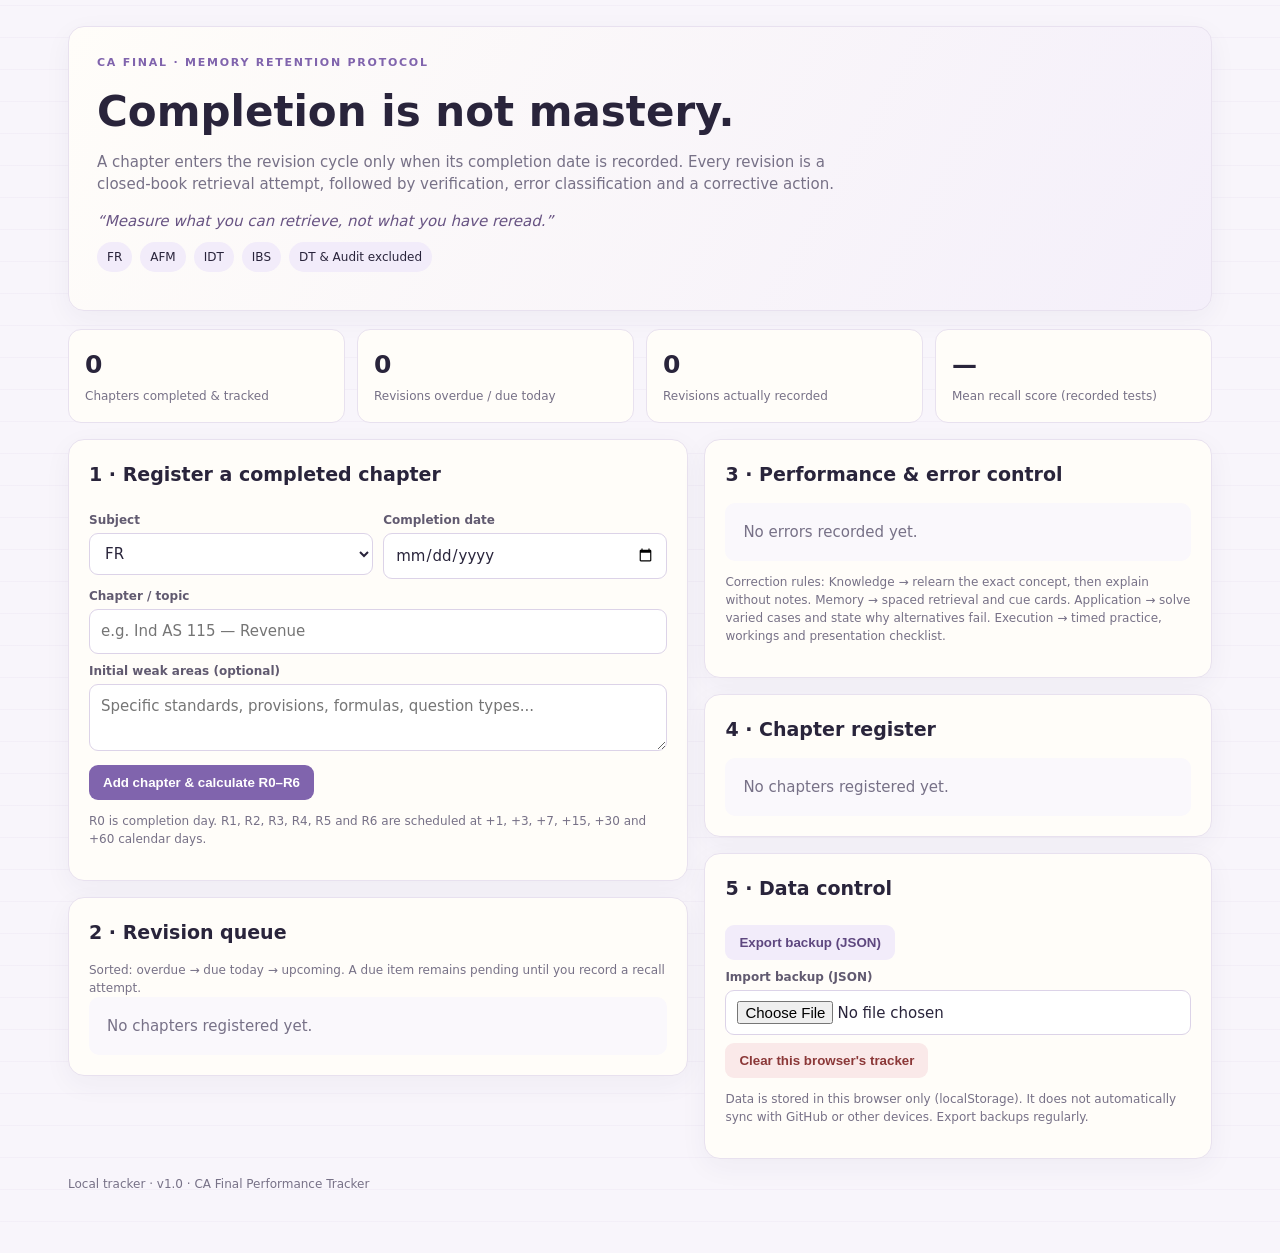
==== memory-retention.html @ 3d96dea9 "Add CA Final memory retention protocol page" ====
<!doctype html>
<html lang="en">
<head>
<meta charset="utf-8"><meta name="viewport" content="width=device-width,initial-scale=1">
<title>CA Final | Memory Retention Protocol</title>
<style>
:root{--ink:#29243b;--muted:#777187;--paper:#fffdf9;--line:#e8e1ef;--purple:#8064ad;--pale:#f2ecfa;--pink:#f8edf4;--green:#e8f4ed;--red:#fae9e9}
*{box-sizing:border-box}body{margin:0;background:repeating-linear-gradient(0deg,#f8f5fb 0,#f8f5fb 31px,#eee8f4 32px);font:15px/1.5 system-ui,-apple-system,Segoe UI,sans-serif;color:var(--ink)}
.shell{max-width:1180px;margin:auto;padding:26px 18px 60px}.hero,.panel{background:var(--paper);border:1px solid var(--line);border-radius:16px;box-shadow:0 8px 28px #33234b0c}.hero{padding:28px;margin-bottom:18px;background:linear-gradient(120deg,#fffdf9,#f4effa)}.eyebrow{letter-spacing:.16em;text-transform:uppercase;color:var(--purple);font-size:11px;font-weight:800}.hero h1{margin:8px 0;font-size:clamp(26px,4vw,42px)}.hero p{color:var(--muted);max-width:760px;margin:0}.quote{margin-top:14px;font-style:italic;color:#685483}
.stats{display:grid;grid-template-columns:repeat(4,1fr);gap:12px;margin:16px 0}.stat{padding:16px;background:var(--paper);border:1px solid var(--line);border-radius:13px}.stat b{display:block;font-size:25px}.stat span{font-size:12px;color:var(--muted)}
.grid{display:grid;grid-template-columns:1.1fr .9fr;gap:16px}.panel{padding:20px;margin-bottom:16px}.panel h2{margin:0 0 14px;font-size:19px}.row{display:grid;grid-template-columns:1fr 1fr;gap:10px}label{font-size:12px;font-weight:700;color:#615a70;display:block;margin:8px 0 4px}input,select,textarea{width:100%;padding:10px 11px;border:1px solid #dcd3e8;border-radius:9px;background:white;color:var(--ink);font:inherit}button{border:0;border-radius:9px;padding:10px 14px;background:var(--purple);color:white;font-weight:700;cursor:pointer;margin:8px 5px 0 0}button.secondary{background:var(--pale);color:#5e477f}button.danger{background:var(--red);color:#8b3838}.small{font-size:12px;color:var(--muted)}.chips{display:flex;gap:8px;flex-wrap:wrap;margin:10px 0}.chip{background:var(--pale);padding:6px 10px;border-radius:30px;font-size:12px}.tablewrap{overflow:auto}table{border-collapse:collapse;width:100%;font-size:13px}th,td{text-align:left;padding:10px;border-bottom:1px solid var(--line);vertical-align:top}th{color:#685483;background:#faf7fd;position:sticky;top:0}.due{color:#a33b3b;font-weight:800}.today{color:#9a6500;font-weight:800}.done{color:#28734b}.empty{padding:18px;color:var(--muted);background:#faf8fc;border-radius:10px}.item{border:1px solid var(--line);padding:12px;border-radius:10px;margin:9px 0}.item strong{display:block}.hidden{display:none}
@media(max-width:800px){.grid{grid-template-columns:1fr}.stats{grid-template-columns:repeat(2,1fr)}}
</style>
</head>
<body><main class="shell">
<header class="hero"><div class="eyebrow">CA Final · Memory Retention Protocol</div><h1>Completion is not mastery.</h1><p>A chapter enters the revision cycle only when its completion date is recorded. Every revision is a closed-book retrieval attempt, followed by verification, error classification and a corrective action.</p><div class="quote">“Measure what you can retrieve, not what you have reread.”</div><div class="chips"><span class="chip">FR</span><span class="chip">AFM</span><span class="chip">IDT</span><span class="chip">IBS</span><span class="chip">DT & Audit excluded</span></div></header>
<section class="stats"><div class="stat"><b id="chapters">0</b><span>Chapters completed & tracked</span></div><div class="stat"><b id="due">0</b><span>Revisions overdue / due today</span></div><div class="stat"><b id="revisions">0</b><span>Revisions actually recorded</span></div><div class="stat"><b id="retention">—</b><span>Mean recall score (recorded tests)</span></div></section>
<div class="grid"><section>
<div class="panel"><h2>1 · Register a completed chapter</h2><form id="chapterForm"><div class="row"><div><label>Subject</label><select id="subject" required><option>FR</option><option>AFM</option><option>IDT</option><option>IBS</option></select></div><div><label>Completion date</label><input id="completed" type="date" required></div></div><label>Chapter / topic</label><input id="chapter" placeholder="e.g. Ind AS 115 — Revenue" required><label>Initial weak areas (optional)</label><textarea id="weak" rows="2" placeholder="Specific standards, provisions, formulas, question types..."></textarea><button type="submit">Add chapter & calculate R0–R6</button></form><p class="small">R0 is completion day. R1, R2, R3, R4, R5 and R6 are scheduled at +1, +3, +7, +15, +30 and +60 calendar days.</p></div>
<div class="panel"><h2>2 · Revision queue</h2><div class="small">Sorted: overdue → due today → upcoming. A due item remains pending until you record a recall attempt.</div><div id="queue" class="empty">No chapters registered yet.</div></div>
</section><section>
<div class="panel"><h2>3 · Performance & error control</h2><div id="errors" class="empty">No errors recorded yet.</div><p class="small">Correction rules: Knowledge → relearn the exact concept, then explain without notes. Memory → spaced retrieval and cue cards. Application → solve varied cases and state why alternatives fail. Execution → timed practice, workings and presentation checklist.</p></div>
<div class="panel"><h2>4 · Chapter register</h2><div id="register" class="empty">No chapters registered yet.</div></div>
<div class="panel"><h2>5 · Data control</h2><button class="secondary" id="export">Export backup (JSON)</button><label class="secondary" for="importFile">Import backup (JSON)</label><input id="importFile" type="file" accept="application/json"><button class="danger" id="clear">Clear this browser's tracker</button><p class="small">Data is stored in this browser only (localStorage). It does not automatically sync with GitHub or other devices. Export backups regularly.</p></div>
</section></div>
<footer class="small">Local tracker · v1.0 · CA Final Performance Tracker</footer>
</main>
<script>
const KEY='caFinalMemoryProtocolV1', offsets=[0,1,3,7,15,30,60], names=['R0','R1','R2','R3','R4','R5','R6'];
let db=JSON.parse(localStorage.getItem(KEY)||'{"chapters":[],"logs":[]}');
const $=id=>document.getElementById(id), today=()=>new Date().toISOString().slice(0,10);
$('completed').value=today();
function save(){localStorage.setItem(KEY,JSON.stringify(db));render()}
function plus(date,n){let d=new Date(date+'T12:00:00');d.setDate(d.getDate()+n);return d.toISOString().slice(0,10)}
function esc(s){return String(s??'').replace(/[&<>"']/g,c=>({'&':'&amp;','<':'&lt;','>':'&gt;','"':'&quot;',"'":'&#39;'}[c]))}
function dueList(){return db.chapters.flatMap(c=>c.schedule.map((date,i)=>({c,date,i})).filter(x=>!db.logs.some(l=>l.chapterId===x.c.id&&l.revision===names[x.i])))).sort((a,b)=>a.date.localeCompare(b.date))}
function render(){
 const q=dueList(), active=q.filter(x=>x.date<=today()).length, scores=db.logs.filter(x=>Number.isFinite(+x.score));
 $('chapters').textContent=db.chapters.length;$('due').textContent=active;$('revisions').textContent=db.logs.length;$('retention').textContent=scores.length?(scores.reduce((s,x)=>s+(+x.score),0)/scores.length).toFixed(1)+'%':'—';
 $('queue').innerHTML=q.length?q.map(x=>{let status=x.date<today()?'Overdue':x.date===today()?'Due today':'Upcoming';return '<div class="item"><strong>'+esc(x.c.subject)+' · '+esc(x.c.name)+'</strong><span>'+names[x.i]+' · '+x.date+' · <span class="'+(status==='Overdue'?'due':status==='Due today'?'today':'')+'">'+status+'</span></span><br><button class="secondary" onclick="openLog(\''+x.c.id+'\','+x.i+')">Record recall</button></div>'}).join(''):'<div class="empty">No pending revisions. Add a completed chapter to generate its cycle.</div>';
 $('register').innerHTML=db.chapters.length?db.chapters.map(c=>'<div class="item"><strong>'+esc(c.subject)+' · '+esc(c.name)+'</strong><span class="small">Completed '+c.completed+' · '+db.logs.filter(l=>l.chapterId===c.id).length+'/7 revisions recorded</span><div class="small">Weak areas: '+esc(c.weak||'Not specified')+'</div></div>').join(''):'No chapters registered yet.';
 const counts={Knowledge:0,Memory:0,Application:0,Execution:0};db.logs.forEach(l=>{if(l.error&&counts[l.error]!==undefined)counts[l.error]++});$('errors').innerHTML=Object.entries(counts).map(([k,v])=>'<div class="item"><strong>'+k+' failure</strong><span>'+v+' recorded</span></div>').join('');
}
$('chapterForm').addEventListener('submit',e=>{e.preventDefault();const c={id:crypto.randomUUID(),subject:$('subject').value,name:$('chapter').value.trim(),completed:$('completed').value,weak:$('weak').value.trim()};c.schedule=offsets.map(n=>plus(c.completed,n));db.chapters.push(c);e.target.reset();$('completed').value=today();save()});
window.openLog=(id,i)=>{const c=db.chapters.find(x=>x.id===id);const score=prompt('Closed-book recall score (0–100). Attempt first, then verify.');if(score===null)return;const n=Number(score);if(!Number.isFinite(n)||n<0||n>100){alert('Enter a score from 0 to 100.');return}const error=prompt('Error type, if any: Knowledge, Memory, Application, Execution. Leave blank if none.','');const weak=prompt('What specifically failed / what is the corrective action?','');db.logs.push({id:crypto.randomUUID(),chapterId:id,subject:c.subject,chapter:c.name,revision:names[i],date:today(),scheduled:c.schedule[i],score:n,error:['Knowledge','Memory','Application','Execution'].find(x=>x.toLowerCase()===String(error).trim().toLowerCase())||'',weak:weak||''});save()};
$('export').onclick=()=>{const blob=new Blob([JSON.stringify(db,null,2)],{type:'application/json'}),a=document.createElement('a');a.href=URL.createObjectURL(blob);a.download='ca-final-memory-backup.json';a.click();URL.revokeObjectURL(a.href)};
$('importFile').onchange=async e=>{const f=e.target.files[0];if(!f)return;try{const x=JSON.parse(await f.text());if(!Array.isArray(x.chapters)||!Array.isArray(x.logs))throw Error();db=x;save()}catch{alert('Invalid tracker backup.')}e.target.value=''};
$('clear').onclick=()=>{if(confirm('Delete all memory tracker data from this browser? Export a backup first if needed.')){db={chapters:[],logs:[]};save()}};
render();
</script></body></html>
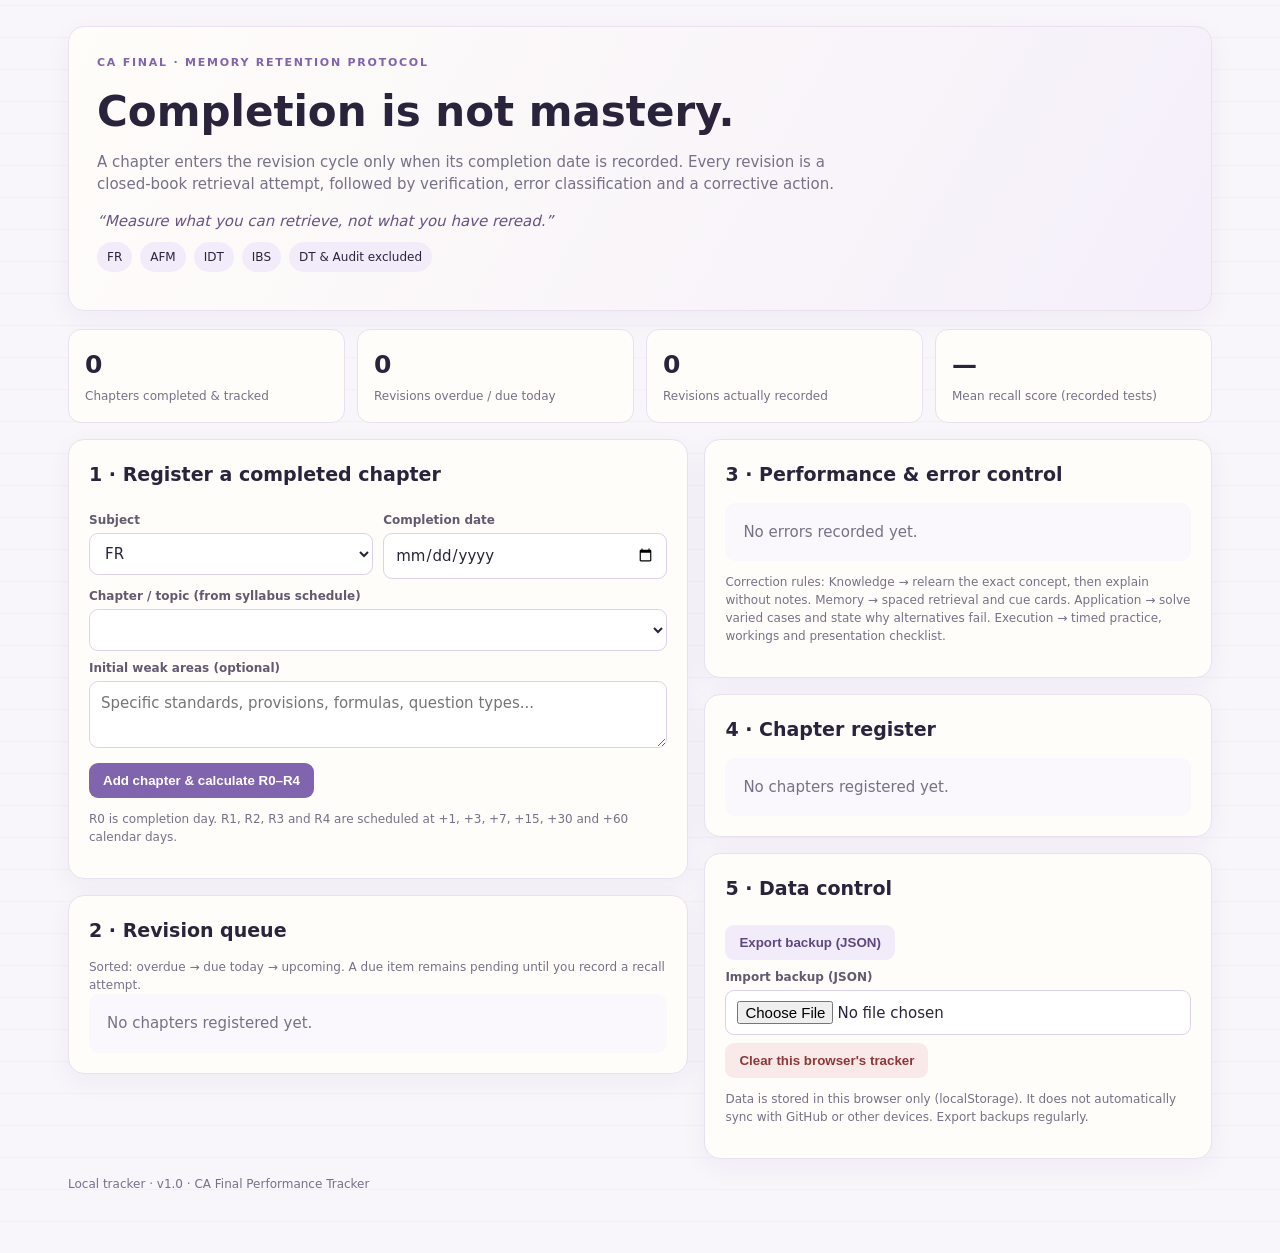
==== commit a8720ca7: "Limit memory tracker to FR AFM IDT and revise at 1 3 7 20 days" ====
--- a/memory-retention.html
+++ b/memory-retention.html
@@ -16,7 +16,7 @@
 <header class="hero"><div class="eyebrow">CA Final · Memory Retention Protocol</div><h1>Completion is not mastery.</h1><p>A chapter enters the revision cycle only when its completion date is recorded. Every revision is a closed-book retrieval attempt, followed by verification, error classification and a corrective action.</p><div class="quote">“Measure what you can retrieve, not what you have reread.”</div><div class="chips"><span class="chip">FR</span><span class="chip">AFM</span><span class="chip">IDT</span><span class="chip">IBS</span><span class="chip">DT & Audit excluded</span></div></header>
 <section class="stats"><div class="stat"><b id="chapters">0</b><span>Chapters completed & tracked</span></div><div class="stat"><b id="due">0</b><span>Revisions overdue / due today</span></div><div class="stat"><b id="revisions">0</b><span>Revisions actually recorded</span></div><div class="stat"><b id="retention">—</b><span>Mean recall score (recorded tests)</span></div></section>
 <div class="grid"><section>
-<div class="panel"><h2>1 · Register a completed chapter</h2><form id="chapterForm"><div class="row"><div><label>Subject</label><select id="subject" required><option>FR</option><option>AFM</option><option>IDT</option><option>IBS</option></select></div><div><label>Completion date</label><input id="completed" type="date" required></div></div><label>Chapter / topic</label><input id="chapter" placeholder="e.g. Ind AS 115 — Revenue" required><label>Initial weak areas (optional)</label><textarea id="weak" rows="2" placeholder="Specific standards, provisions, formulas, question types..."></textarea><button type="submit">Add chapter & calculate R0–R6</button></form><p class="small">R0 is completion day. R1, R2, R3, R4, R5 and R6 are scheduled at +1, +3, +7, +15, +30 and +60 calendar days.</p></div>
+<div class="panel"><h2>1 · Register a completed chapter</h2><form id="chapterForm"><div class="row"><div><label>Subject</label><select id="subject" required><option>FR</option><option>AFM</option><option>IDT</option><option>IBS</option></select></div><div><label>Completion date</label><input id="completed" type="date" required></div></div><label>Chapter / topic (from syllabus schedule)</label><select id="chapter" required></select><label>Initial weak areas (optional)</label><textarea id="weak" rows="2" placeholder="Specific standards, provisions, formulas, question types..."></textarea><button type="submit">Add chapter & calculate R0–R4</button></form><p class="small">R0 is completion day. R1, R2, R3 and R4 are scheduled at +1, +3, +7, +15, +30 and +60 calendar days.</p></div>
 <div class="panel"><h2>2 · Revision queue</h2><div class="small">Sorted: overdue → due today → upcoming. A due item remains pending until you record a recall attempt.</div><div id="queue" class="empty">No chapters registered yet.</div></div>
 </section><section>
 <div class="panel"><h2>3 · Performance & error control</h2><div id="errors" class="empty">No errors recorded yet.</div><p class="small">Correction rules: Knowledge → relearn the exact concept, then explain without notes. Memory → spaced retrieval and cue cards. Application → solve varied cases and state why alternatives fail. Execution → timed practice, workings and presentation checklist.</p></div>
@@ -26,9 +26,18 @@
 <footer class="small">Local tracker · v1.0 · CA Final Performance Tracker</footer>
 </main>
 <script>
-const KEY='caFinalMemoryProtocolV1', offsets=[0,1,3,7,15,30,60], names=['R0','R1','R2','R3','R4','R5','R6'];
+const KEY='caFinalMemoryProtocolV1', offsets=[0,1,3,7,20], names=['R0','R1','R2','R3','R4'];
 let db=JSON.parse(localStorage.getItem(KEY)||'{"chapters":[],"logs":[]}');
 const $=id=>document.getElementById(id), today=()=>new Date().toISOString().slice(0,10);
+const SYLLABUS={
+FR:["Introduction to Ind AS","Ind AS 2","Ind AS 16","Ind AS 38","Ind AS 40","Ind AS 115","Ind AS 116","Financial Instruments (Ind AS 32, 107, 109)","Ind AS 102","Ind AS 12","Schedule III","Business Combination (Ind AS 103)","Consolidated Financial Statements (Ind AS 27, 28, 110, 111, 112)","Ind AS 19","Ind AS 34","Ind AS 108","Ind AS 113","Ind AS 20","Ind AS 21","Ind AS 23","Ind AS 41","Ind AS 36","Ind AS 105","Ind AS 33","Ind AS 8 and Ind AS 10","Ind AS 37 and Ind AS 1","Ind AS 24 and Conceptual Framework","Ind AS 7","Ind AS 101","Analysis of Financial Statements; Difference between AS and Ind AS","Professional and Ethical Duty of a CA; Accounting and Technology"],
+AFM:["Basics of AFM","Security Valuation","Portfolio Management","Risk Management","Security Analysis","Mutual Funds","Business Valuation","Mergers, Acquisitions and Corporate Restructuring","Derivatives Analysis and Valuation","Interest Rate Risk Management (IRRM)","Foreign Exchange Exposure and Risk Management (Forex)","Advanced Capital Budgeting","International Financial Management","Financial Policy, Risk Management, Securitization and Startup Finance (Theory)","Additional Questions and Currency Swap (Forex) — YouTube","Assumptions, Rounding Off and Special Summary Points — YouTube","May 2026 Paper Solutions and Tough Paper Strategy — YouTube"],
+IDT:["01 Introduction to GST, Inclusions in supply and Definitions — P1","01 Introduction to GST, Inclusions in supply and Definitions — P2","01 Introduction to GST, Inclusions in supply and Definitions — P3","02 Exclusion from supply, classification of supply, circulars on supply, Composite/Mixed supply — P1","02 Exclusion from supply, classification of supply, circulars on supply, Composite/Mixed supply — P2","02 Exclusion from supply, classification of supply, circulars on supply, Composite/Mixed supply — P3","03 Circulars on liquidated damages, Exemptions under GST — P1","03 Circulars on liquidated damages, Exemptions under GST — P2","03 Circulars on liquidated damages, Exemptions under GST — P3","04 Exemptions under GST II — P1","04 Exemptions under GST II — P2","04 Exemptions under GST II — P3","05 Exemptions under GST III, Goods under RCM, Service under RCM — P1","05 Exemptions under GST III, Goods under RCM, Service under RCM — P2","05 Exemptions under GST III, Goods under RCM, Service under RCM — P3","06 Purchase from URP, ECO liability, TDS/TCS — P1","06 Purchase from URP, ECO liability, TDS/TCS — P2","06 Purchase from URP, ECO liability, TDS/TCS — P3","07 Composition Scheme and value of supply I — P1","07 Composition Scheme and value of supply I — P2","07 Composition Scheme and value of supply I — P3","08 Value of supply II — P1","08 Value of supply II — P2","09 Value of supply III — P1","09 Value of supply III — P2","10 Input tax credit I — P1","10 Input tax credit I — P2","10 Input tax credit I — P3","011 Input tax credit II — P1","011 Input tax credit II — P2","012 Input tax credit III — P1","012 Input tax credit III — P2","012 Input tax credit III — P3","013 Place of supply — P1","013 Place of supply — P2","013 Place of supply — P3","014 Circulars on place of supply, time of supply, payment process under GST — P1","014 Circulars on place of supply, time of supply, payment process under GST — P2","014 Circulars on place of supply, time of supply, payment process under GST — P3","015 Tax Invoice and Registrations — P1","015 Tax Invoice and Registrations — P2","015 Tax Invoice and Registrations — P3","016 Returns under GST, accounts and records, e-way bill — P1","016 Returns under GST, accounts and records, e-way bill — P2","016 Returns under GST, accounts and records, e-way bill — P3","016 Returns under GST, accounts and records, e-way bill — P4","017 Assessment, Audit, Refunds under GST, Search and Seizure — P1","017 Assessment, Audit, Refunds under GST, Search and Seizure — P2","017 Assessment, Audit, Refunds under GST, Search and Seizure — P3","017 Assessment, Audit, Refunds under GST, Search and Seizure — P4","018 Offences and penalties, Demand and Recovery under GST — P1","018 Offences and penalties, Demand and Recovery under GST — P2","018 Offences and penalties, Demand and Recovery under GST — P3","018 Offences and penalties, Demand and Recovery under GST — P4","019 Advance Ruling, Ethics and other provisions, Taxable event under Customs, computation of Customs duty — P1","019 Advance Ruling, Ethics and other provisions, Taxable event under Customs, computation of Customs duty — P2","020 Classification of goods, types of duties, Valuation, Baggage — P1","020 Classification of goods, types of duties, Valuation, Baggage — P2","020 Classification of goods, types of duties, Valuation, Baggage — P3","020 Classification of goods, types of duties, Valuation, Baggage — P4","021 Exemption under Customs, warehousing, Customs refund procedures, stores — P1","021 Exemption under Customs, warehousing, Customs refund procedures, stores — P2","021 Exemption under Customs, warehousing, Customs refund procedures, stores — P3","021 Exemption under Customs, warehousing, Customs refund procedures, stores — P4","022 Foreign Trade Policy"]
+};
+db.chapters=db.chapters.filter(x=>['FR','AFM','IDT'].includes(x.subject));
+db.logs=db.logs.filter(x=>['FR','AFM','IDT'].includes(x.subject));
+function loadTopics(){ $('chapter').innerHTML=SYLLABUS[$('subject').value].map((t,i)=>'<option value="'+esc(t)+'">'+(i+1)+'. '+esc(t)+'</option>').join(''); }
+$('subject').addEventListener('change',loadTopics); loadTopics();
 $('completed').value=today();
 function save(){localStorage.setItem(KEY,JSON.stringify(db));render()}
 function plus(date,n){let d=new Date(date+'T12:00:00');d.setDate(d.getDate()+n);return d.toISOString().slice(0,10)}
@@ -41,7 +50,7 @@
  $('register').innerHTML=db.chapters.length?db.chapters.map(c=>'<div class="item"><strong>'+esc(c.subject)+' · '+esc(c.name)+'</strong><span class="small">Completed '+c.completed+' · '+db.logs.filter(l=>l.chapterId===c.id).length+'/7 revisions recorded</span><div class="small">Weak areas: '+esc(c.weak||'Not specified')+'</div></div>').join(''):'No chapters registered yet.';
  const counts={Knowledge:0,Memory:0,Application:0,Execution:0};db.logs.forEach(l=>{if(l.error&&counts[l.error]!==undefined)counts[l.error]++});$('errors').innerHTML=Object.entries(counts).map(([k,v])=>'<div class="item"><strong>'+k+' failure</strong><span>'+v+' recorded</span></div>').join('');
 }
-$('chapterForm').addEventListener('submit',e=>{e.preventDefault();const c={id:crypto.randomUUID(),subject:$('subject').value,name:$('chapter').value.trim(),completed:$('completed').value,weak:$('weak').value.trim()};c.schedule=offsets.map(n=>plus(c.completed,n));db.chapters.push(c);e.target.reset();$('completed').value=today();save()});
+$('chapterForm').addEventListener('submit',e=>{e.preventDefault();const c={id:crypto.randomUUID(),subject:$('subject').value,name:$('chapter').value,completed:$('completed').value,weak:$('weak').value.trim()};c.schedule=offsets.map(n=>plus(c.completed,n));db.chapters.push(c);e.target.reset();$('completed').value=today();save()});
 window.openLog=(id,i)=>{const c=db.chapters.find(x=>x.id===id);const score=prompt('Closed-book recall score (0–100). Attempt first, then verify.');if(score===null)return;const n=Number(score);if(!Number.isFinite(n)||n<0||n>100){alert('Enter a score from 0 to 100.');return}const error=prompt('Error type, if any: Knowledge, Memory, Application, Execution. Leave blank if none.','');const weak=prompt('What specifically failed / what is the corrective action?','');db.logs.push({id:crypto.randomUUID(),chapterId:id,subject:c.subject,chapter:c.name,revision:names[i],date:today(),scheduled:c.schedule[i],score:n,error:['Knowledge','Memory','Application','Execution'].find(x=>x.toLowerCase()===String(error).trim().toLowerCase())||'',weak:weak||''});save()};
 $('export').onclick=()=>{const blob=new Blob([JSON.stringify(db,null,2)],{type:'application/json'}),a=document.createElement('a');a.href=URL.createObjectURL(blob);a.download='ca-final-memory-backup.json';a.click();URL.revokeObjectURL(a.href)};
 $('importFile').onchange=async e=>{const f=e.target.files[0];if(!f)return;try{const x=JSON.parse(await f.text());if(!Array.isArray(x.chapters)||!Array.isArray(x.logs))throw Error();db=x;save()}catch{alert('Invalid tracker backup.')}e.target.value=''};
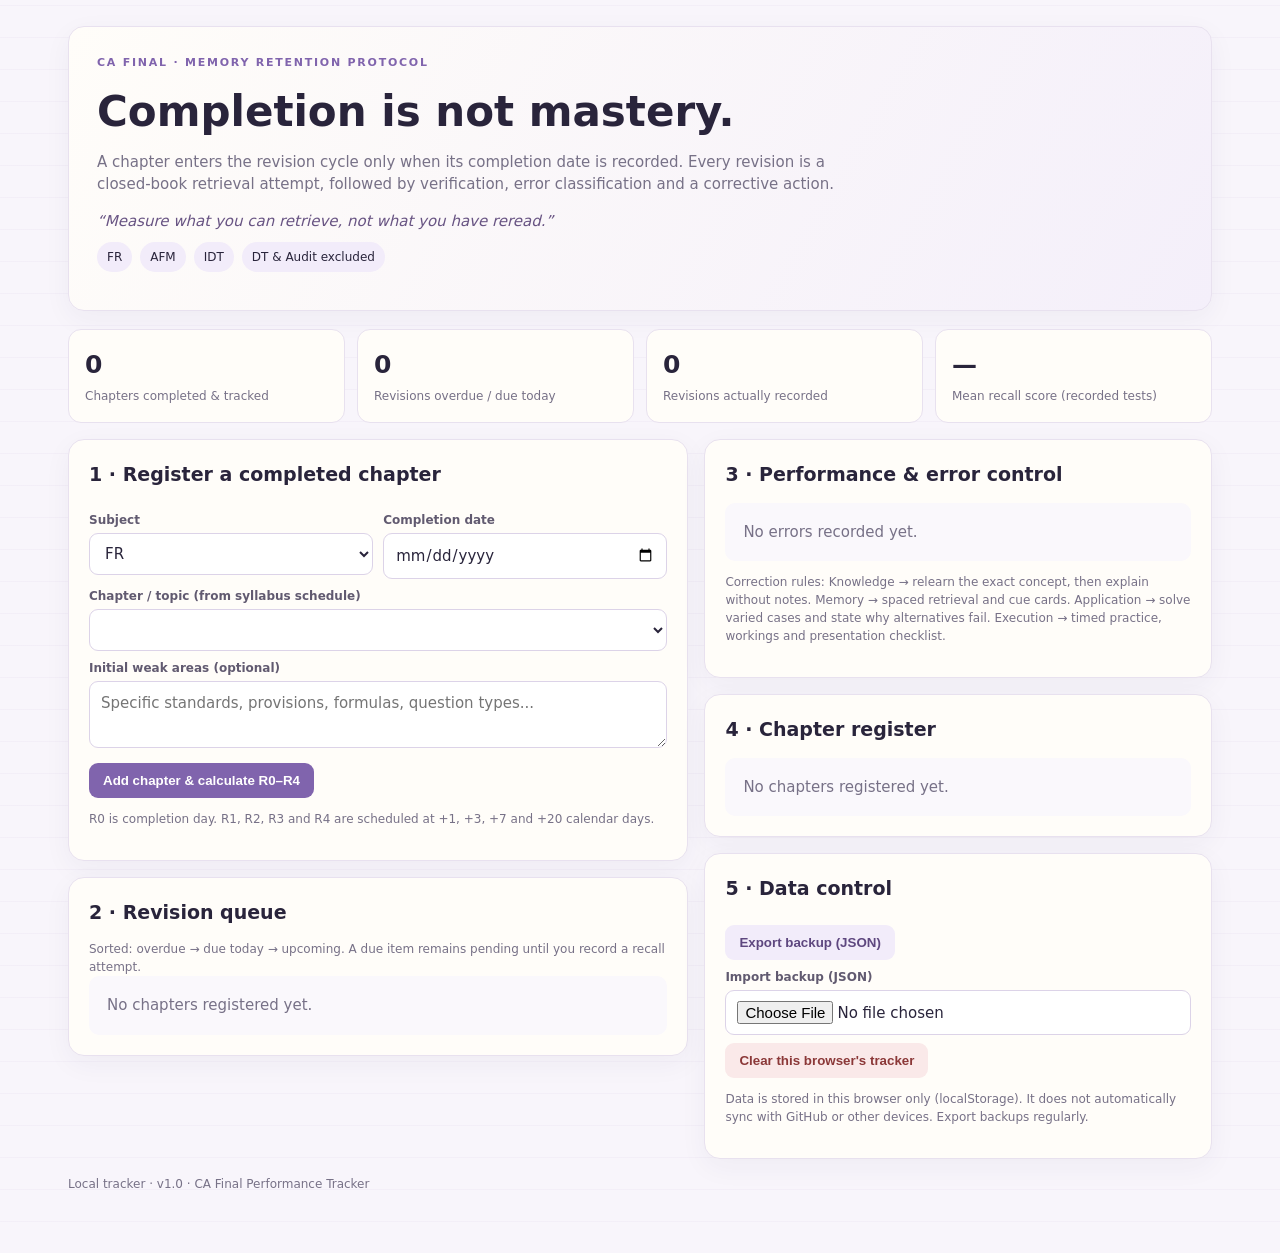
==== commit d43b016e: "Fix memory schedule to R0-R4 and FR AFM IDT only" ====
--- a/memory-retention.html
+++ b/memory-retention.html
@@ -13,10 +13,10 @@
 </style>
 </head>
 <body><main class="shell">
-<header class="hero"><div class="eyebrow">CA Final · Memory Retention Protocol</div><h1>Completion is not mastery.</h1><p>A chapter enters the revision cycle only when its completion date is recorded. Every revision is a closed-book retrieval attempt, followed by verification, error classification and a corrective action.</p><div class="quote">“Measure what you can retrieve, not what you have reread.”</div><div class="chips"><span class="chip">FR</span><span class="chip">AFM</span><span class="chip">IDT</span><span class="chip">IBS</span><span class="chip">DT & Audit excluded</span></div></header>
+<header class="hero"><div class="eyebrow">CA Final · Memory Retention Protocol</div><h1>Completion is not mastery.</h1><p>A chapter enters the revision cycle only when its completion date is recorded. Every revision is a closed-book retrieval attempt, followed by verification, error classification and a corrective action.</p><div class="quote">“Measure what you can retrieve, not what you have reread.”</div><div class="chips"><span class="chip">FR</span><span class="chip">AFM</span><span class="chip">IDT</span><span class="chip">DT & Audit excluded</span></div></header>
 <section class="stats"><div class="stat"><b id="chapters">0</b><span>Chapters completed & tracked</span></div><div class="stat"><b id="due">0</b><span>Revisions overdue / due today</span></div><div class="stat"><b id="revisions">0</b><span>Revisions actually recorded</span></div><div class="stat"><b id="retention">—</b><span>Mean recall score (recorded tests)</span></div></section>
 <div class="grid"><section>
-<div class="panel"><h2>1 · Register a completed chapter</h2><form id="chapterForm"><div class="row"><div><label>Subject</label><select id="subject" required><option>FR</option><option>AFM</option><option>IDT</option><option>IBS</option></select></div><div><label>Completion date</label><input id="completed" type="date" required></div></div><label>Chapter / topic (from syllabus schedule)</label><select id="chapter" required></select><label>Initial weak areas (optional)</label><textarea id="weak" rows="2" placeholder="Specific standards, provisions, formulas, question types..."></textarea><button type="submit">Add chapter & calculate R0–R4</button></form><p class="small">R0 is completion day. R1, R2, R3 and R4 are scheduled at +1, +3, +7, +15, +30 and +60 calendar days.</p></div>
+<div class="panel"><h2>1 · Register a completed chapter</h2><form id="chapterForm"><div class="row"><div><label>Subject</label><select id="subject" required><option>FR</option><option>AFM</option><option>IDT</option></select></div><div><label>Completion date</label><input id="completed" type="date" required></div></div><label>Chapter / topic (from syllabus schedule)</label><select id="chapter" required></select><label>Initial weak areas (optional)</label><textarea id="weak" rows="2" placeholder="Specific standards, provisions, formulas, question types..."></textarea><button type="submit">Add chapter & calculate R0–R4</button></form><p class="small">R0 is completion day. R1, R2, R3 and R4 are scheduled at +1, +3, +7 and +20 calendar days.</p></div>
 <div class="panel"><h2>2 · Revision queue</h2><div class="small">Sorted: overdue → due today → upcoming. A due item remains pending until you record a recall attempt.</div><div id="queue" class="empty">No chapters registered yet.</div></div>
 </section><section>
 <div class="panel"><h2>3 · Performance & error control</h2><div id="errors" class="empty">No errors recorded yet.</div><p class="small">Correction rules: Knowledge → relearn the exact concept, then explain without notes. Memory → spaced retrieval and cue cards. Application → solve varied cases and state why alternatives fail. Execution → timed practice, workings and presentation checklist.</p></div>
@@ -47,7 +47,7 @@
  const q=dueList(), active=q.filter(x=>x.date<=today()).length, scores=db.logs.filter(x=>Number.isFinite(+x.score));
  $('chapters').textContent=db.chapters.length;$('due').textContent=active;$('revisions').textContent=db.logs.length;$('retention').textContent=scores.length?(scores.reduce((s,x)=>s+(+x.score),0)/scores.length).toFixed(1)+'%':'—';
  $('queue').innerHTML=q.length?q.map(x=>{let status=x.date<today()?'Overdue':x.date===today()?'Due today':'Upcoming';return '<div class="item"><strong>'+esc(x.c.subject)+' · '+esc(x.c.name)+'</strong><span>'+names[x.i]+' · '+x.date+' · <span class="'+(status==='Overdue'?'due':status==='Due today'?'today':'')+'">'+status+'</span></span><br><button class="secondary" onclick="openLog(\''+x.c.id+'\','+x.i+')">Record recall</button></div>'}).join(''):'<div class="empty">No pending revisions. Add a completed chapter to generate its cycle.</div>';
- $('register').innerHTML=db.chapters.length?db.chapters.map(c=>'<div class="item"><strong>'+esc(c.subject)+' · '+esc(c.name)+'</strong><span class="small">Completed '+c.completed+' · '+db.logs.filter(l=>l.chapterId===c.id).length+'/7 revisions recorded</span><div class="small">Weak areas: '+esc(c.weak||'Not specified')+'</div></div>').join(''):'No chapters registered yet.';
+ $('register').innerHTML=db.chapters.length?db.chapters.map(c=>'<div class="item"><strong>'+esc(c.subject)+' · '+esc(c.name)+'</strong><span class="small">Completed '+c.completed+' · '+db.logs.filter(l=>l.chapterId===c.id).length+'/5 revisions recorded</span><div class="small">Weak areas: '+esc(c.weak||'Not specified')+'</div></div>').join(''):'No chapters registered yet.';
  const counts={Knowledge:0,Memory:0,Application:0,Execution:0};db.logs.forEach(l=>{if(l.error&&counts[l.error]!==undefined)counts[l.error]++});$('errors').innerHTML=Object.entries(counts).map(([k,v])=>'<div class="item"><strong>'+k+' failure</strong><span>'+v+' recorded</span></div>').join('');
 }
 $('chapterForm').addEventListener('submit',e=>{e.preventDefault();const c={id:crypto.randomUUID(),subject:$('subject').value,name:$('chapter').value,completed:$('completed').value,weak:$('weak').value.trim()};c.schedule=offsets.map(n=>plus(c.completed,n));db.chapters.push(c);e.target.reset();$('completed').value=today();save()});
